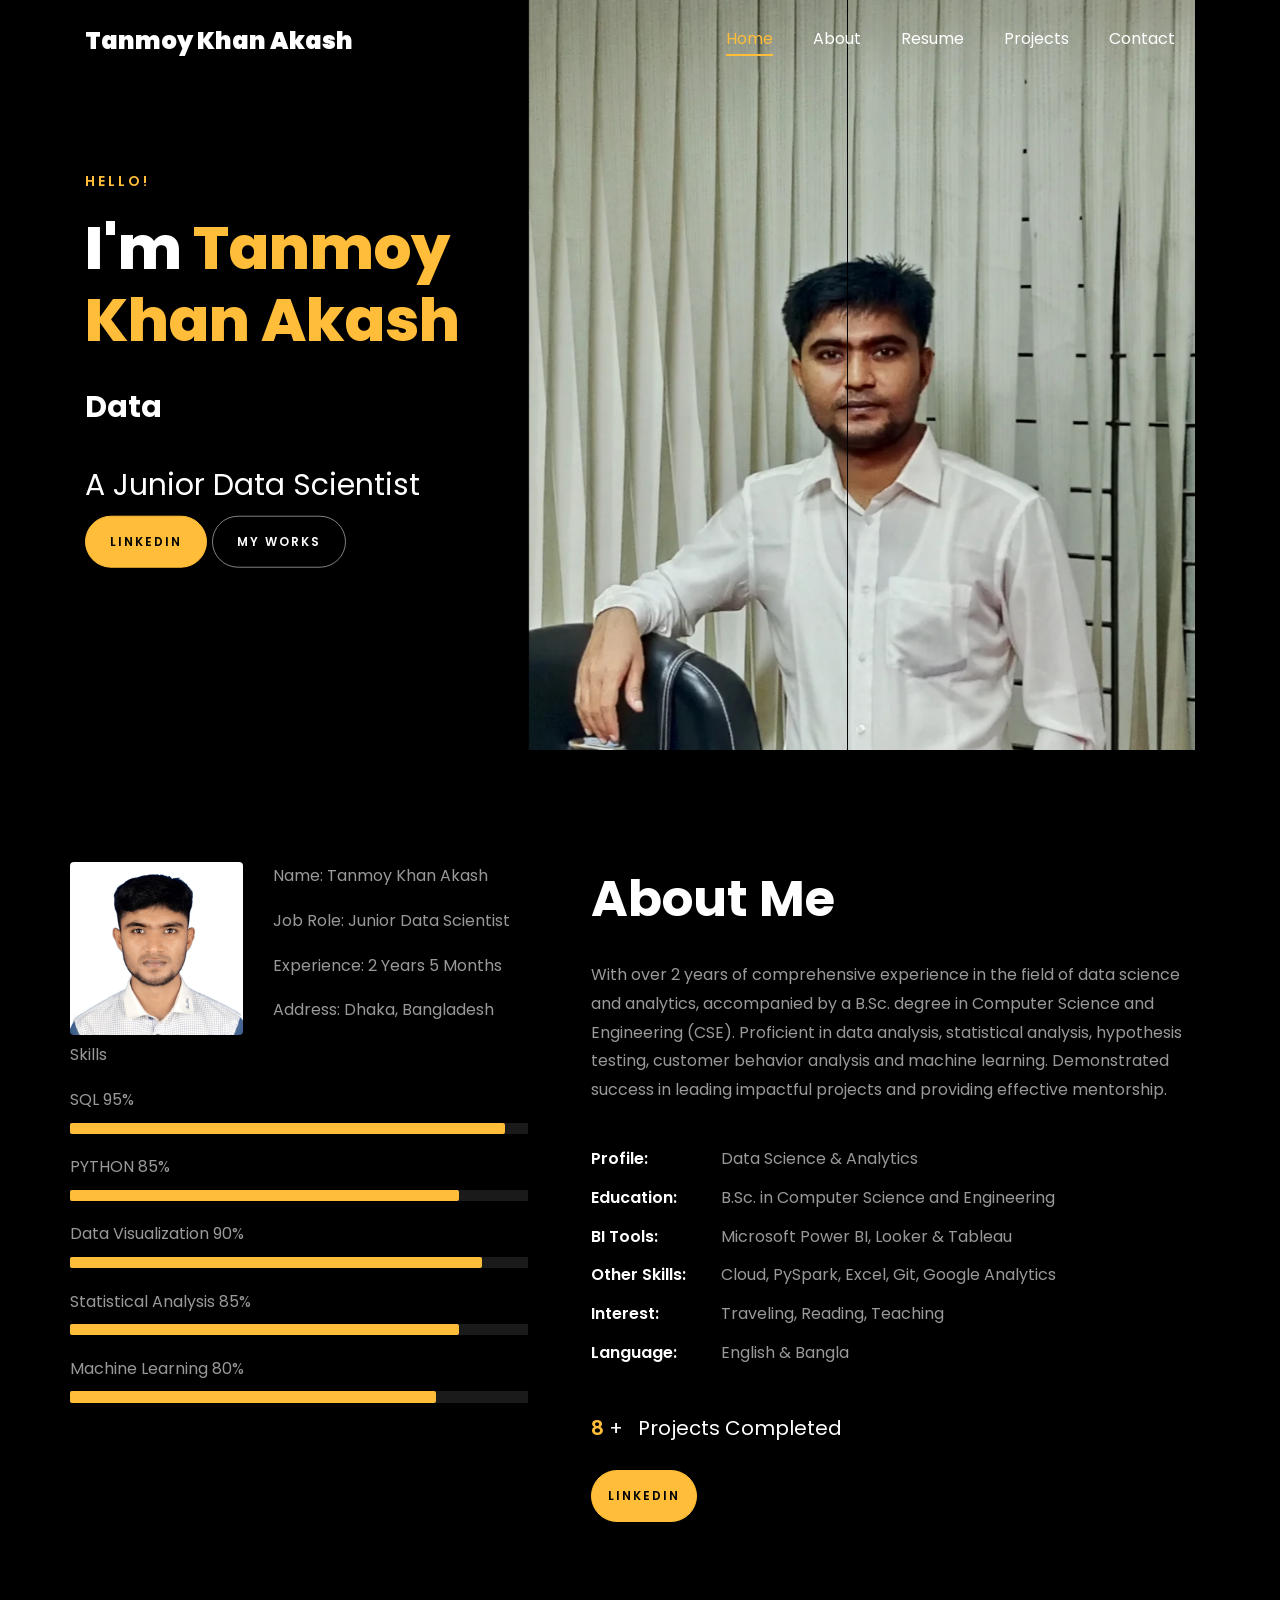
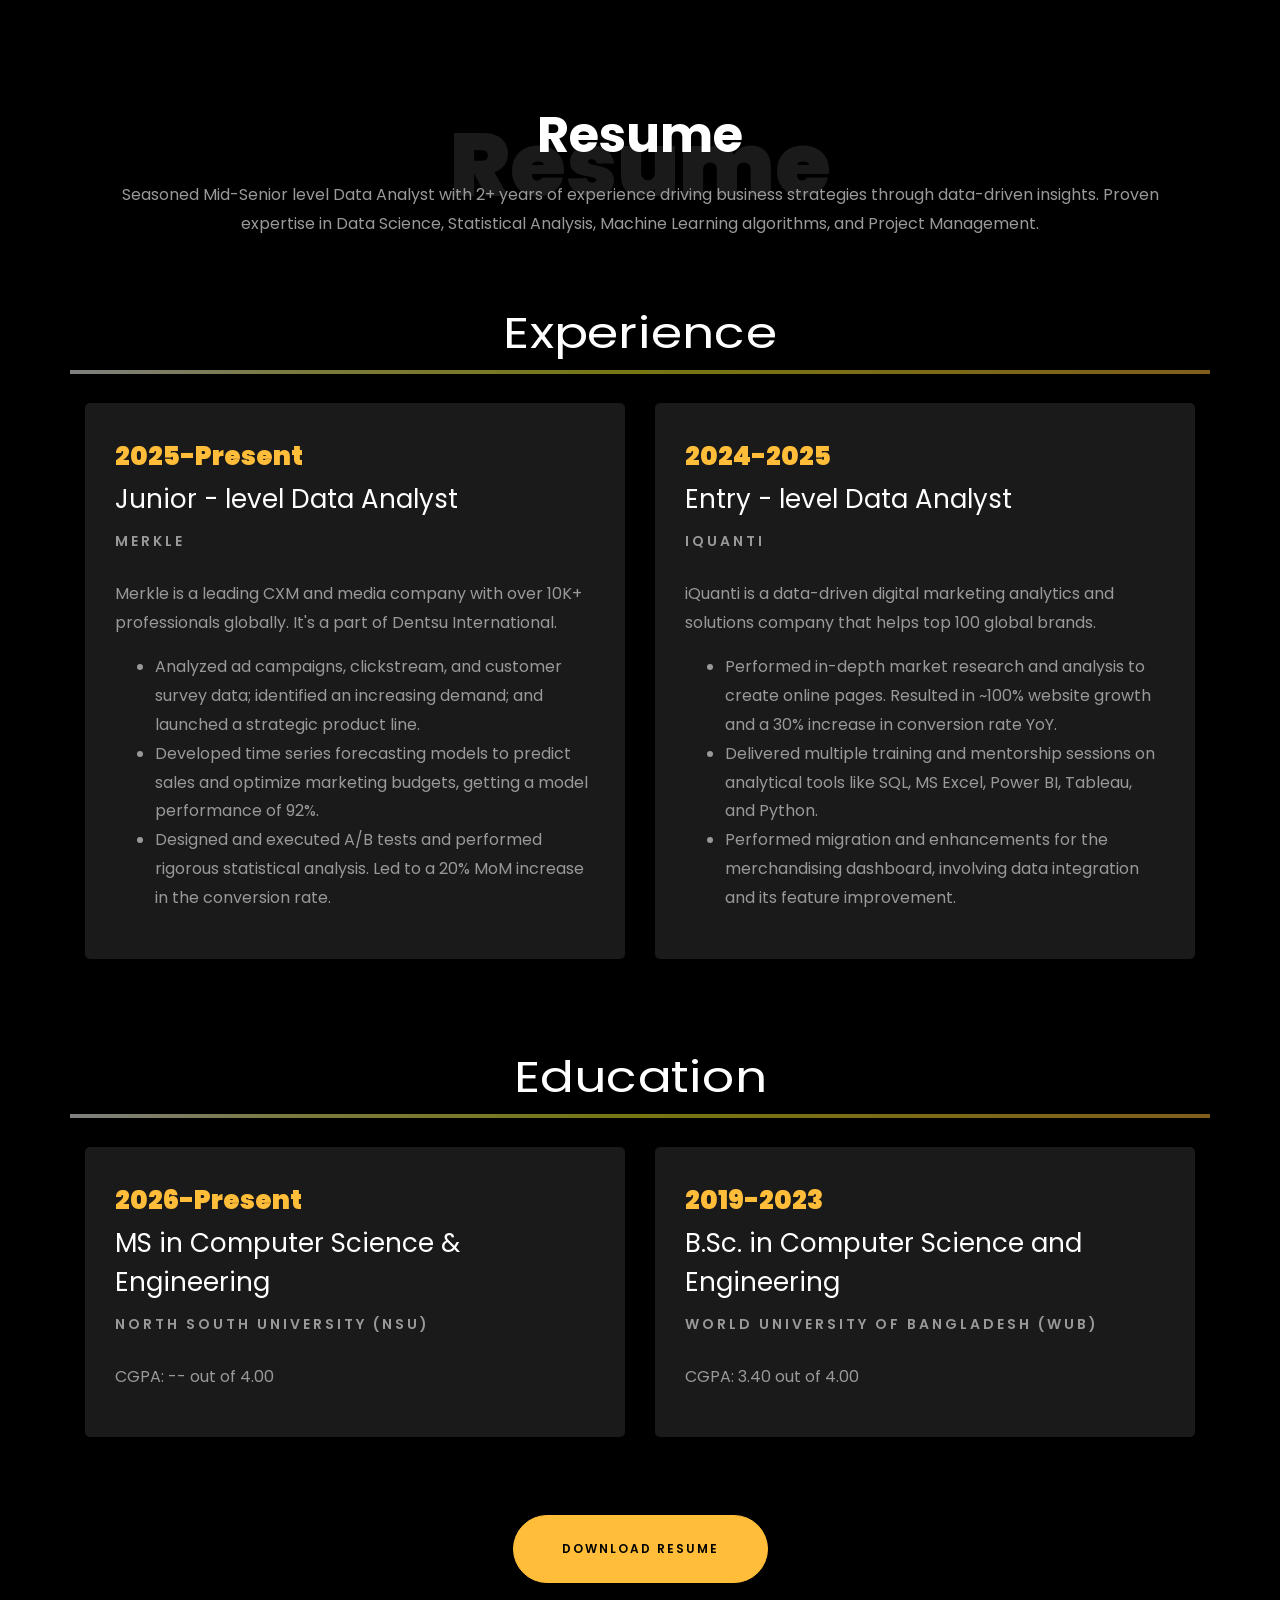
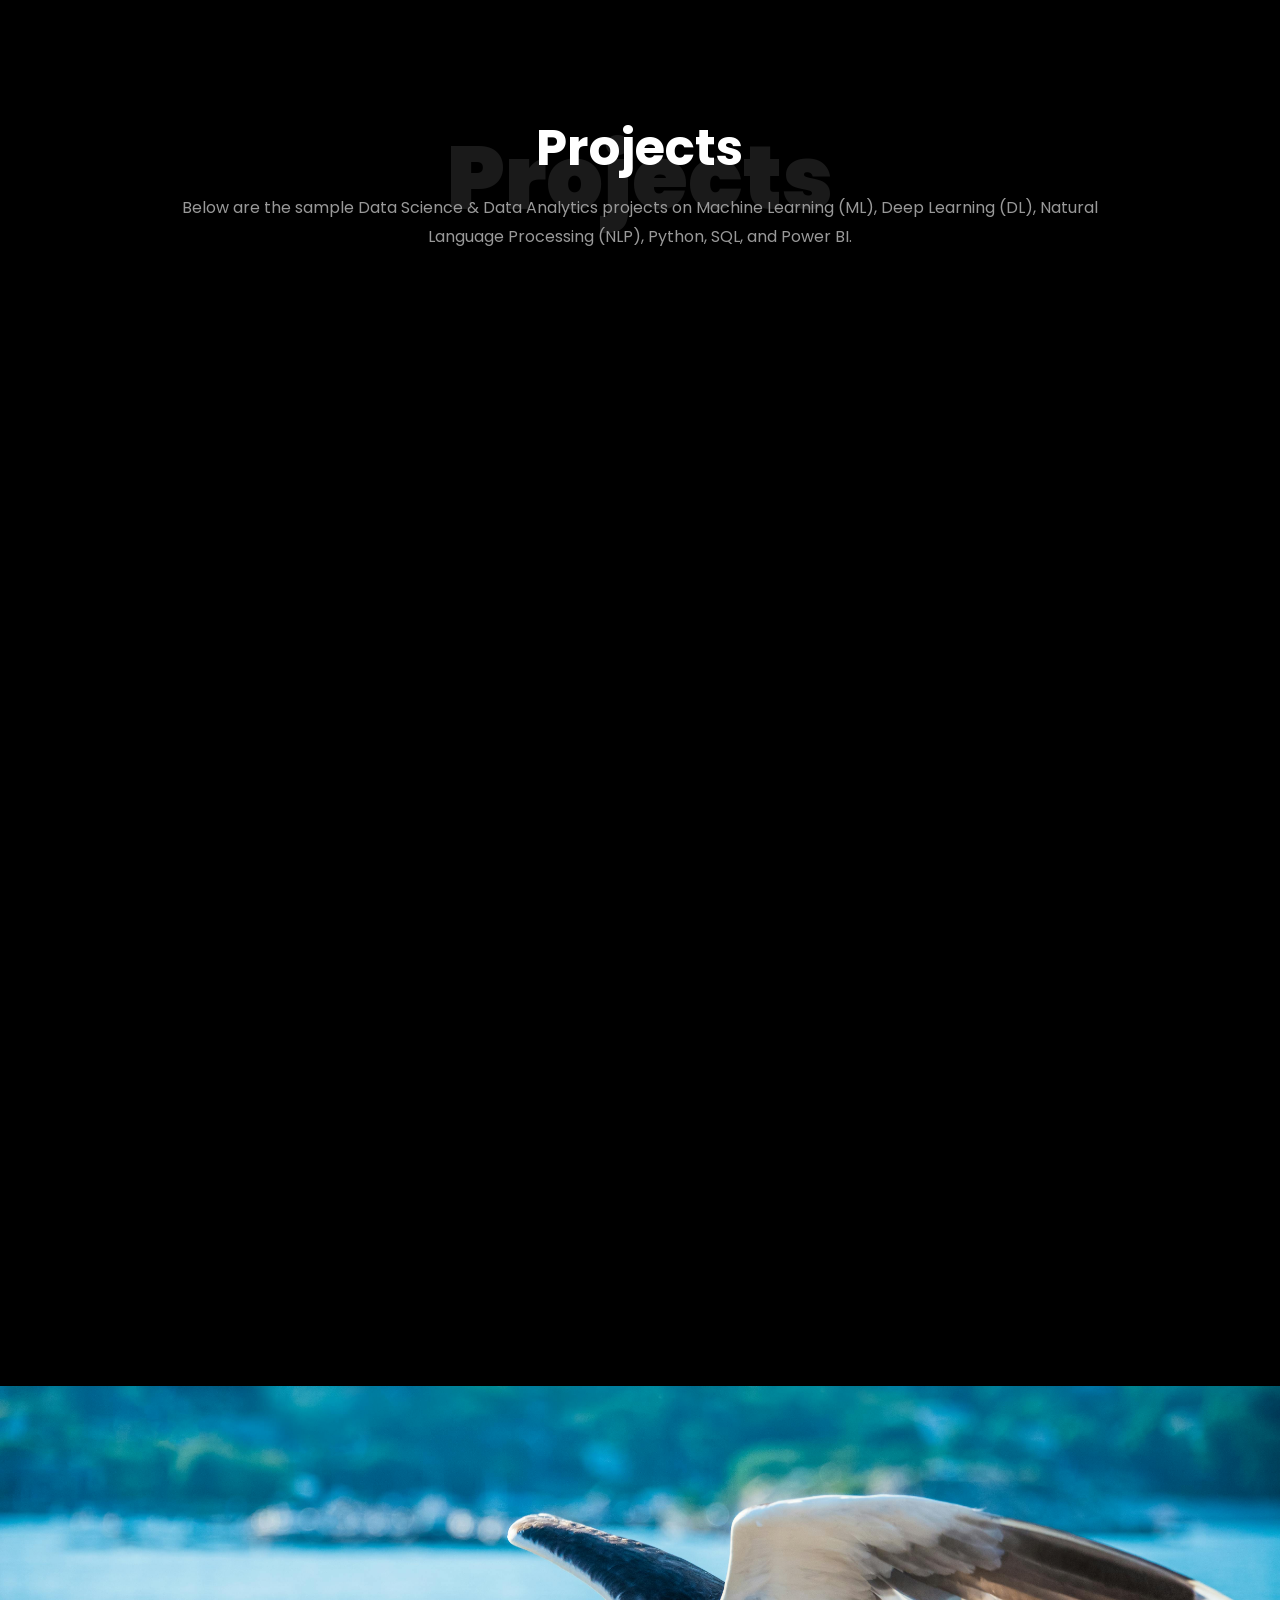
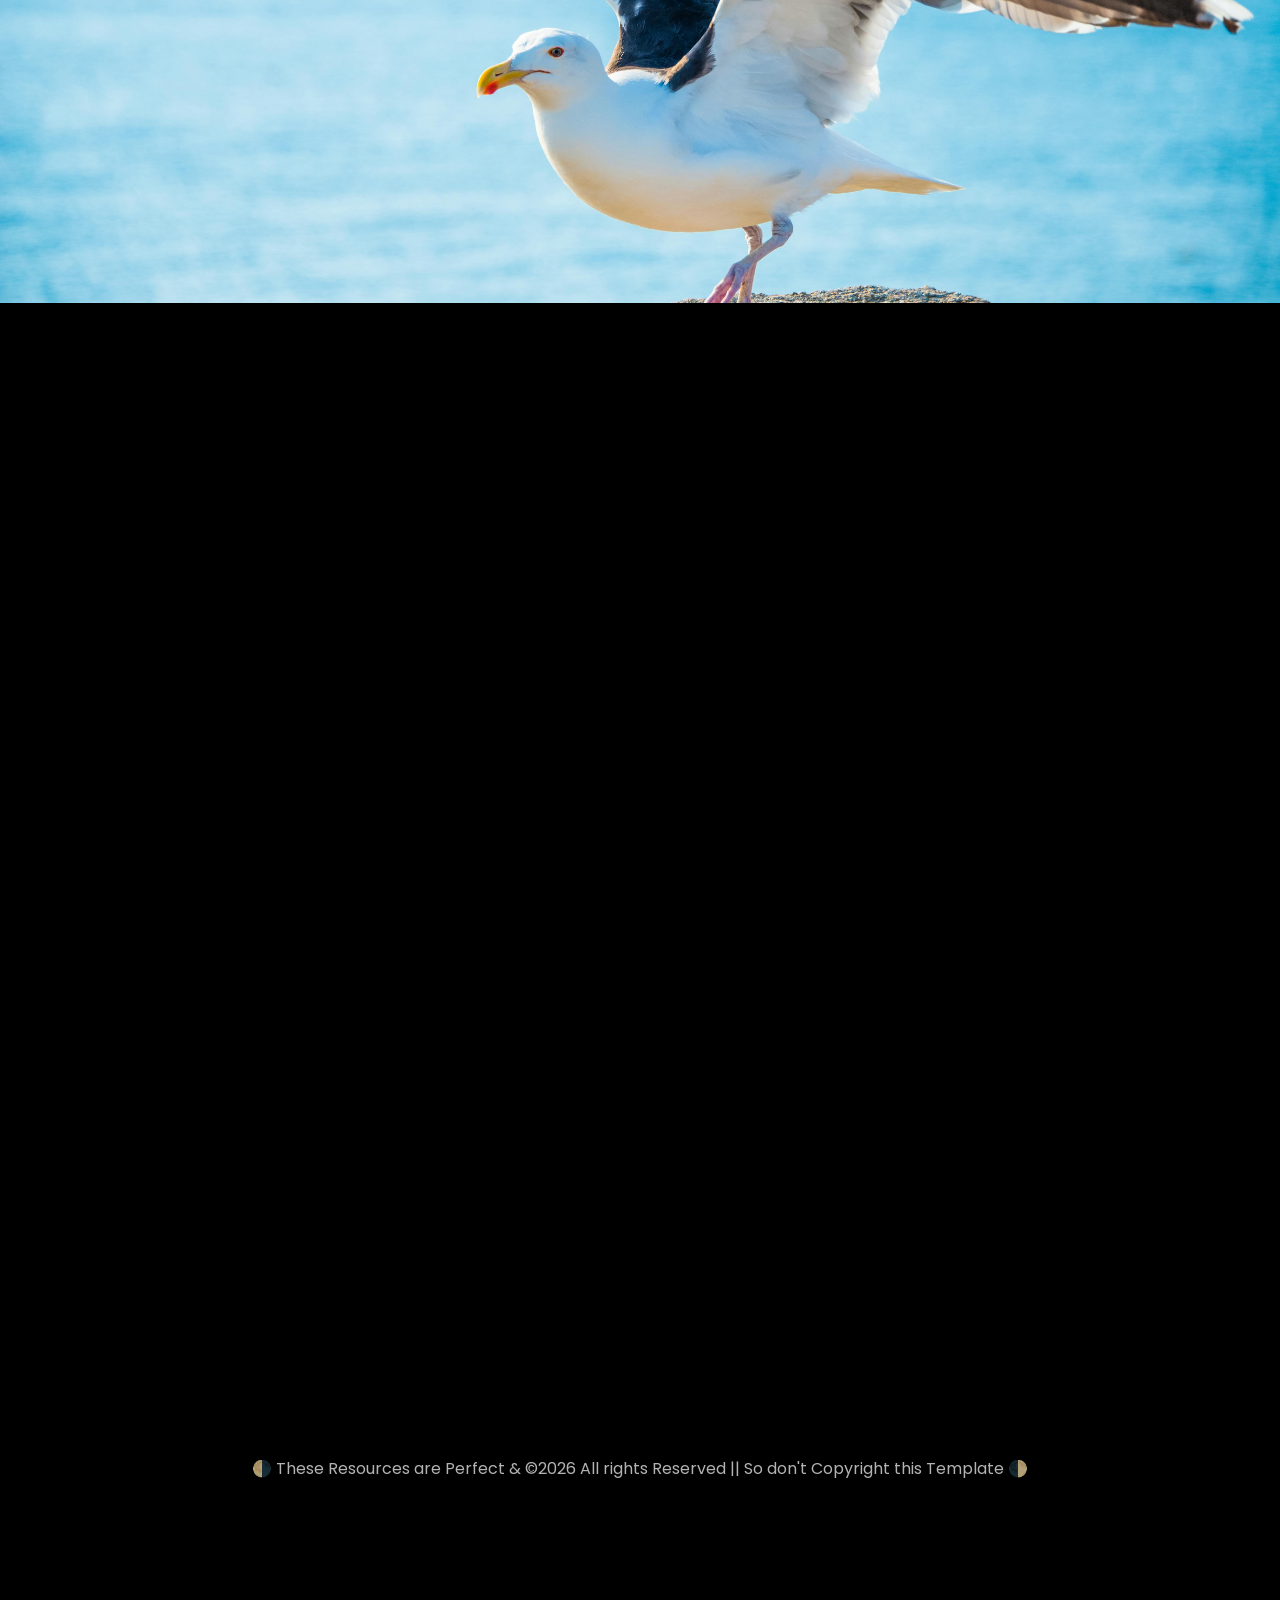
==== Tanmoy_Khan_Akash.html @ 264eecd1 "Add files via upload" ====
<!DOCTYPE html>
<html lang="en">
<head>
	<title>Tanmoy Khan Akash - Portfolio</title>
	<meta charset="utf-8">
	<meta name="viewport" content="width=device-width, initial-scale=1, shrink-to-fit=no">

	<link href="https://fonts.googleapis.com/css?family=Poppins:100,200,300,400,500,600,700,800,900" rel="stylesheet">

	<link rel="stylesheet" href="css/open-iconic-bootstrap.min.css">
	<link rel="stylesheet" href="css/animate.css">	

	<link rel="stylesheet" href="css/owl.carousel.min.css">
	<link rel="stylesheet" href="css/owl.theme.default.min.css">
	<link rel="stylesheet" href="css/magnific-popup.css">

	<link rel="stylesheet" href="css/aos.css">

	<link rel="stylesheet" href="css/ionicons.min.css">

	<link rel="stylesheet" href="css/flaticon.css">
	<link rel="stylesheet" href="css/icomoon.css">
	<link rel="stylesheet" href="css/style.css">


	<style>
		
		.about-mf .box-shadow-full {
			padding-top: 4rem;
			padding-bottom: 4rem;
		}

		.about-mf .about-img {
			margin-bottom: 2rem;
		}

		.about-mf .about-img img {
			margin-left: 10px;
		}

		.skill-mf .progress {
			/* background-color: #cde1f8; */
			margin: .5rem 0 1.2rem 0;
			border-radius: 0;
			height: .7rem;
		}

		.skill-mf .progress .progress-bar {
			height: .7rem;
			background-color: #ffbd39;
		}

		/* Animation styles */
		#typing-animation {
			position: relative;
			font-size: 30px;
			font-weight: bold;
			color: rgb(255, 255, 255);
			overflow: hidden;
			white-space: nowrap;
			animation: typing 3s steps(20, end) infinite;
		}

		#typing-animation:before {
			content: "";
			/* position: absolute; */
			top: 0;
			left: 0;
			width: 0;
			height: 100%;
			background-color: #ccc;
			animation: typing-cursor 0.5s ease-in-out infinite;
		}

		@keyframes typing {
			from {
			width: 0;
			}
			to {
			width: 100%;
			}
		}

		@keyframes typing-cursor {
			from {
			width: 5px;
			}
			to {
			width: 0;
			}
		}

		/* project image zoom effect */
		.zoom-effect {
			overflow: hidden;
			transition: transform 0.3s ease-out;
		}

		.zoom-effect:hover {
			transform: scale(1.1);
		}

	</style>

</head>





<body data-spy="scroll" data-target=".site-navbar-target" data-offset="300">
	
    <nav class="navbar navbar-expand-lg navbar-dark ftco_navbar ftco-navbar-light site-navbar-target" id="ftco-navbar">
		<div class="container">
			<a class="navbar-brand" href="index.html">Tanmoy Khan Akash</a>
			<button class="navbar-toggler js-fh5co-nav-toggle fh5co-nav-toggle" type="button" data-toggle="collapse" data-target="#ftco-nav" aria-controls="ftco-nav" aria-expanded="false" aria-label="Toggle navigation">
				<span class="oi oi-menu"></span> Menu
			</button>

			<div class="collapse navbar-collapse" id="ftco-nav">
				<ul class="navbar-nav nav ml-auto">
					<li class="nav-item"><a href="#home-section" class="nav-link"><span>Home</span></a></li>
					<li class="nav-item"><a href="#about-section" class="nav-link"><span>About</span></a></li>
					<li class="nav-item"><a href="#resume-section" class="nav-link"><span>Resume</span></a></li>
					<li class="nav-item"><a href="#project-section" class="nav-link"><span>Projects</span></a></li>
					<li class="nav-item"><a href="#contact-section" class="nav-link"><span>Contact</span></a></li>
				</ul>
			</div>
		</div>
	</nav>


	<section id="home-section" class="hero">
		<div class="home-slider  owl-carousel">
			<div class="slider-item ">
				<div class="overlay"></div>
				<div class="container">
					<div class="row d-md-flex no-gutters slider-text align-items-end justify-content-end" data-scrollax-parent="true">
						<div class="one-third js-fullheight order-md-last img" style="background-image:url(images/tka_1.png);">
							<div class="overlay"></div>
						</div>

						<div class="one-forth d-flex  align-items-center ftco-animate" data-scrollax=" properties: { translateY: '70%' }"> 
							<div class="text">
								<span class="subheading">Hello!</span>
								<h1 class="mb-4 mt-3">I'm <span>Tanmoy Khan Akash</span></h1>

								<!-- Element to contain animated typing -->
								<span id="typing-animation"></span>

								<script>
									// Initialize the typing animation
									const typingAnimationElement = document.getElementById('typing-animation');

									// Create an array of typing text
									const typingTexts = [
									'Data Scientist  ',
									'Data Analyst ',
									'Data Engineer  ',
									];

									// Create a function to display the typing animation for a given text
									function playTypingAnimation(text) {
										// Loop through each character and add it to the element
										for (let i = 0; i < text.length; i++) {
											setTimeout(() => {
											typingAnimationElement.textContent += text[i];
											}, i * 200); // Increase the delay to slow down the typing animation
										}

										// Once the animation is complete, reset the text and start over
										setTimeout(() => {
											typingAnimationElement.textContent = '';
											playTypingAnimation(typingTexts[(typingTexts.indexOf(text) + 1) % typingTexts.length]);
										}, text.length * 200);
									}

									// Start the typing animation loop
									playTypingAnimation(typingTexts[0]);
								</script>

								<br>
								<br>
								<h2>A Junior Data Scientist</h2>
								<!-- <h2 class="d-flex" style="margin-bottom: 0">With over 5 years of experience</h2> -->
								<!-- <br> -->
								<p><a href="https://www.linkedin.com/in/tanmoy-khan-akash" class="btn btn-primary py-3 px-4">LinkedIn</a> 
								<a href="https://github.com/tanmoy-khan-akash" class="btn btn-white btn-outline-white py-3 px-4">My works</a></p>
							</div>
						</div>
					</div>
				</div>
			</div>
		</div>
    </section>



    <section class="ftco-about img ftco-section ftco-no-pb" id="about-section">	
		<div class="container">
			<div class="row">
				<div class="row d-flex align-items-stretch">
					<!-- <div class="row d-flex"> -->
					<div class="col-md-6 col-lg-5 d-flex">
						<div class="img-about img d-flex align-items-stretch">
							<div class="overlay">
								<div class="row">
									<div class="col-sm-6 col-md-5">
										<div class="about-img">
											<img src="images/tka_0.jpg" class="img-fluid rounded b-shadow-a" alt="">
										</div>
									</div>
									<!-- Details next to profile image -->
									<div class="col-sm-6 col-md-7">
										<div class="about-info">
											<p><span class="title-s">Name: </span> <span>Tanmoy Khan Akash</span></p>
											<p><span class="title-s">Job Role: </span> <span>Junior Data Scientist</span></p>
											<p><span class="title-s">Experience: </span> <span>2 Years 5 Months</span></p>
											<p><span class="title-s">Address: </span> <span>Dhaka, Bangladesh</span></p>
										</div>
									</div>
								</div>

								<div class="skill-mf">
									<p class="title-s">Skills</p>
									<span>SQL</span> <span class="pull-right">95%</span>
									<div class="progress">
										<div class="progress-bar" role="progressbar" style="width: 95%;" aria-valuenow="95" aria-valuemin="0"
											aria-valuemax="100"></div>
									</div>

									<span>PYTHON</span> <span class="pull-right">85%</span>
									<div class="progress">
										<div class="progress-bar" role="progressbar" style="width: 85%" aria-valuenow="85" aria-valuemin="0"
											aria-valuemax="100"></div>
									</div>

									<span>Data Visualization</span> <span class="pull-right">90%</span>
									<div class="progress">
										<div class="progress-bar" role="progressbar" style="width: 90%" aria-valuenow="90" aria-valuemin="0"
											aria-valuemax="100"></div>
									</div>

									<span>Statistical Analysis</span> <span class="pull-right">85%</span>
									<div class="progress">
										<div class="progress-bar" role="progressbar" style="width: 85%" aria-valuenow="85" aria-valuemin="0"
											aria-valuemax="100"></div>
									</div>

									<span>Machine Learning</span> <span class="pull-right">80%</span>
									<div class="progress">
										<div class="progress-bar" role="progressbar" style="width: 80%" aria-valuenow="80" aria-valuemin="0"
											aria-valuemax="100"></div>
									</div>
								</div>
							</div>
						</div>
					</div>

					<div class="col-md-6 col-lg-7 pl-lg-5 pb-5">
						<div class="row justify-content-start pb-3">
							<div class="col-md-12 heading-section ftco-animate">
								
								<!--<h1 class="big">About</h1>-->
								<h2 class="mb-4">About Me</h2>

								<p>With over 2 years of comprehensive experience in the field of data science and analytics, accompanied by a B.Sc. degree in Computer Science and Engineering (CSE). 
									Proficient in data analysis, statistical analysis, hypothesis testing, customer behavior analysis and machine learning. 
									Demonstrated success in leading impactful projects and providing effective mentorship.</p>
								<ul class="about-info mt-4 px-md-0 px-2">
									<li class="d-flex"><span>Profile:</span> <span>Data Science &amp; Analytics</span></li>
									<li class="d-flex"><span>Education:</span> <span>B.Sc. in Computer Science and Engineering</span></li>
									<li class="d-flex"><span>BI Tools:</span> <span>Microsoft Power BI, Looker &amp; Tableau</span></li>
									<li class="d-flex"><span>Other Skills:</span> <span>Cloud, PySpark, Excel, Git, Google Analytics</span></li>
									<li class="d-flex"><span>Interest:</span> <span>Traveling, Reading, Teaching</span></li>
									<li class="d-flex"><span>Language:</span> <span>English & Bangla</span></li>
									
								</ul>
							</div>
						</div>

						<div class="counter-wrap ftco-animate d-flex mt-md-3">
							<div class="text">
								<p class="mb-4">
									<span class="number" data-number="10">0</span> <span>+</span>
									<span>&nbsp; Projects Completed</span>
								</p>
								<p><a href="https://www.linkedin.com/in/tanmoy-khan-akash" class="btn btn-primary py-3 px-3">LinkedIn</a></p>
							</div>
						</div>
					</div>
				</div>
			</div>
		</div>
    </section>



    <section class="ftco-section ftco-no-pb" id="resume-section">
		<div class="container">
			<div class="row justify-content-center pb-5">
				<div class="col-md-12 heading-section text-center ftco-animate">
					<h1 class="big big-2">Resume</h1>
					<h2 class="mb-2">Resume</h2>
					<p>Seasoned Mid-Senior level Data Analyst with 2+ years of experience driving business strategies through data-driven insights. 
						Proven expertise in Data Science, Statistical Analysis, Machine Learning algorithms, and Project Management.</p>
				</div>
			</div>

			<div class="row">
				<h1 class="big-4">Experience</h1>
				<div class="underline"></div>
			</div>
			<br>

			<div class="row">
				<div class="col-md-6">
					<div class="resume-wrap ftco-animate">
						<span class="date">2025-Present</span>
						<h2>Junior - level Data Analyst</h2>
						<span class="position">Merkle</span>
						<p class="mt-4">Merkle is a leading CXM and media company with over 10K+ professionals globally. It's a part of Dentsu International.
							<ul>
								<li>Analyzed ad campaigns, clickstream, and customer survey data; identified an increasing demand; and launched a strategic product line.</li>
								<li>Developed time series forecasting models to predict sales and optimize marketing budgets, getting a model performance of 92%.</li>
								<li>Designed and executed A/B tests and performed rigorous statistical analysis. Led to a 20% MoM increase in the conversion rate.</li>
							</ul>
						</p>
					</div>
				</div>

				<div class="col-md-6">
					<div class="resume-wrap ftco-animate">
						<span class="date">2024-2025</span>
						<h2>Entry - level Data Analyst</h2>
						<span class="position">iQuanti</span>
						<p class="mt-4">iQuanti is a data-driven digital marketing analytics and solutions company that helps top 100 global brands. 
							<ul>
								<li>Performed in-depth market research and analysis to create online pages. Resulted in ~100% website growth and a 30% increase in conversion rate YoY.</li>
								<li>Delivered multiple training and mentorship sessions on analytical tools like SQL, MS Excel, Power BI, Tableau, and Python.</li>
								<li>Performed migration and enhancements for the merchandising dashboard, involving data integration and its feature improvement.</li>
							</ul>
						</p>
					</div>
				</div>
			</div>

			<br>
			<br>
			<div class="row">
				<h1 class="big-4">Education</h1>
				<div class="underline"></div>
			</div>
			<br>

			<div class="row">
				<div class="col-md-6">
					<div class="resume-wrap ftco-animate">
						<span class="date">2026-Present</span>
						<h2>MS in Computer Science & Engineering</h2>
						<span class="position">North South University (NSU)</span>
						<p class="mt-4">CGPA: -- out of 4.00</p>
					</div>
				</div>
				
				<div class="col-md-6">
					<div class="resume-wrap ftco-animate">
						<span class="date">2019-2023</span>
						<h2>B.Sc. in Computer Science and Engineering</h2>
						<span class="position">World University of Bangladesh (WUB)</span>
						<p class="mt-4">CGPA: 3.40 out of 4.00</p>
					</div>
				</div>
			</div>

			<div class="row justify-content-center mt-5">
				<div class="col-md-6 text-center ftco-animate">
					<p><a href="https://github.com/tanmoy-khan-akash/Tanmoy-Khan-Akash-Resume/blob/main/Tanmoy%20Khan%20Akash%20-%20(Resume).pages.pdf" class="btn btn-primary py-4 px-5">Download Resume</a></p>
				</div>
			</div>
		</div>
    </section>



    <section class="ftco-section" id="project-section">
		<div class="container">
			<div class="row justify-content-center mb-5 pb-5">
				<div class="col-md-10 heading-section text-center ftco-animate">
					<h1 class="big big-2">Projects</h1>
					<h2 class="mb-2">Projects</h2>
					<p>Below are the sample Data Science & Data Analytics projects on Machine Learning (ML), Deep Learning (DL), Natural Language Processing (NLP), Python, SQL, and Power BI.</p>
				</div>
			</div>

			<div class="row d-flex">
				<div class="col-md-4 d-flex ftco-animate">
					<div class="blog-entry justify-content-end">
						<a href="https://github.com/tanmoy-khan-akash/Phishing_Website_Detection_Using_NLP_and_DL" class="block-20 zoom-effect" style="background-image: url('images/phishing.png');">
						</a>
						<div class="text mt-3 float-right d-block">
							<h3 class="heading"><a href="https://github.com/tanmoy-khan-akash/Phishing_Website_Detection_Using_NLP_and_DL">Phishing Website Detection Using NLP and DL</a></h3>
							<p>Exploratory data analysis was conducted using NLP and deep learning models to prevent dangerous URLs or links and improve the online experience.</p>
						</div>
					</div>
				</div>

				<div class="col-md-4 d-flex ftco-animate">
					<div class="blog-entry justify-content-end">
						<a href="https://github.com/tanmoy-khan-akash/Music_Store_Analysis_with_SQL" class="block-20 zoom-effect" style="background-image: url('images/proj_1.jpg');">
						</a>
						<div class="text mt-3 float-right d-block">
							<h3 class="heading"><a href="https://github.com/tanmoy-khan-akash/Music_Store_Analysis_with_SQL">Digital Music Store Data Analysis using SQL</a></h3>
							<p>Analyzed music store data using advanced SQL queries to identify gaps and increase business growth.</p>
						</div>
					</div>
				</div>

				<!-- added justify-content-center to center align the last two projects -->
				<div class="col-md-4 d-flex ftco-animate">
					<div class="blog-entry justify-content-end">
						<a href="https://github.com/tanmoy-khan-akash/Sales_Forecasting" class="block-20 zoom-effect" style="background-image: url('images/proj_4.jpg');">
						</a>
						<div class="text mt-3 float-right d-block">
							<h3 class="heading"><a href="https://github.com/tanmoy-khan-akash/Sales_Forecasting">Sales Forecast - Time Series Forecasting</a></h3>
							<p>Used multiple machine learning models to forecast sales (retail store) and performed time series analysis.</p>
						</div>
					</div>
				</div>

				<div class="col-md-4 d-flex ftco-animate">
					<div class="blog-entry justify-content-end">
						<a href="https://github.com/tanmoy-khan-akash/Customer_Segmentation_for_SBI_Credit_Card_Holders" class="block-20 zoom-effect" style="background-image: url('images/proj_5.jpg');">
						</a>
						<div class="text mt-3 float-right d-block">
							<h3 class="heading"><a href="https://github.com/tanmoy-khan-akash/Customer_Segmentation_for_SBI_Credit_Card_Holders">Customer Segmentation using Clustering Model</a></h3>
							<p>Developed a ML model to give various recommendations of financial products &amp; services on target customer groups.</p>
						</div>
					</div>
				</div>
			</div>
		</div>
    </section>



	<section class="ftco-section ftco-no-pt ftco-no-pb ftco-counter img" id="section-counter">
		<div class="container">
			<div class="row d-md-flex align-items-center">
				<div class="col-md d-flex justify-content-center counter-wrap ftco-animate">
					<div class="block-18">
						<div class="text">
							<strong class="number" data-number="05">0</strong>
							<span>Achievements</span>
						</div>
					</div>
				</div>

				<div class="col-md d-flex justify-content-center counter-wrap ftco-animate">
					<div class="block-18">
						<div class="text">
							<strong class="number" data-number="10">0</strong>
							<span>Projects</span>
						</div>
					</div>
				</div>

				<div class="col-md d-flex justify-content-center counter-wrap ftco-animate">
					<div class="block-18">
						<div class="text">
							<strong class="number" data-number="200">0</strong>
							<span>Mentored Students</span>
						</div>
					</div>
				</div>

				<div class="col-md d-flex justify-content-center counter-wrap ftco-animate">
					<div class="block-18">
						<div class="text">
							<strong class="number" data-number="250">0</strong>
							<span>Cups of coffee</span>
						</div>
					</div>
				</div>
			</div>
		</div>

		<div class="ftco-section ftco-hireme img margin-top" style="background-image: url(images/bird_01.jpg)">
			<!-- <div class="container"> -->
			<div class="row justify-content-center">
				<div class="col-md-7 ftco-animate text-center">
					<h2>More projects on<span> Github  </span> </h2>
					<div class="heading"> <h4> I love to solve business problems &amp; uncover hidden data stories </h4>
						<br>
						<p><a href="https://github.com/tanmoy-khan-akash" class="btn btn-primary py-3 px-5">GitHub</a></p>
					</div>
				</div>
			</div>
			<!-- </div> -->
		</div>
	</section>



    <section class="ftco-section contact-section ftco-no-pb" id="contact-section">
		<div class="container">
			<div class="row justify-content-center mb-5 pb-3">
				<div class="col-md-7 heading-section text-center ftco-animate">
					<h1 class="big big-2">Contact</h1>
					<h2 class="mb-2">Contact Me</h2>
					<p>Below are the details to reach out to me!</p>
				</div>
			</div>

			<div class="row d-flex contact-info mb-5">
				<div class="col-md-6 col-lg-3 d-flex ftco-animate">
					<div class="align-self-stretch box p-4 text-center">
						<div class="icon d-flex align-items-center justify-content-center">
							<span class="icon-map-signs"></span>
						</div>
						<h3 class="mb-4">Address</h3>
						<p>Sector - 03, Uttara, Dhaka, Bangladesh</p>
					</div>
				</div>

				<div class="col-md-6 col-lg-3 d-flex ftco-animate">
					<div class="align-self-stretch box p-4 text-center">
						<div class="icon d-flex align-items-center justify-content-center">
							<span class="icon-phone2"></span>
						</div>
						<h3 class="mb-4">Contact Number</h3>
						<p><a href="tel://+880 16 2386 8786">+880 16 2386 8786</a></p>
					</div>
				</div>

				<div class="col-md-6 col-lg-3 d-flex ftco-animate">
					<div class="align-self-stretch box p-4 text-center">
						<div class="icon d-flex align-items-center justify-content-center">
							<span class="icon-paper-plane"></span>
						</div>
						<h3 class="mb-4">Email Address</h3>
						<p><a href="mailto:info@yoursite.com">tanmoy.khan.akash@gmail.com</a></p>
						<p><a href="mailto:info@yoursite.com">tanmoy.khan.akash@icloud.com</a></p>
					</div>
				</div>

				<div class="col-md-6 col-lg-3 d-flex ftco-animate">
					<div class="align-self-stretch box p-4 text-center">
						<div class="icon d-flex align-items-center justify-content-center">
							<span class="icon-globe"></span>
						</div>
						<h3 class="mb-4">Download Resume</h3>
						<p><a href="https://github.com/tanmoy-khan-akash/Tanmoy-Khan-Akash-Resume/blob/main/Tanmoy%20Khan%20Akash%20-%20(Resume).pages.pdf">Resume Link </a></p>
					</div>
				</div>

				<div class="container">
					<br>
					<br>
					<div class="row justify-content-center">
						<div class="col-md-12 ftco-animate text-center">

							<div class="underline"></div>
							<br>
							<br>
							<h2>Have a<span> Question?  </span> </h2>
							<br>
							</h2><a href="https://forms.gle/5NhtCit6z9UyPxG68" class="btn btn-primary py-3 px-5">Click Here</a> </h2>
							<br>
						</div>
					</div>
					<br>
					<br>

					<ul class="ftco-footer-social list-unstyled d-flex justify-content-center align-items-center mb-0">
						<li class="ftco-animate normal-txt">Find me on </li>
						<li class="ftco-animate"><a href="https://www.linkedin.com/in/tanmoy-khan-akash"><span class="icon-linkedin"></span></a></li> 
						<li class="ftco-animate"><a href="https://www.instagram.com/tanmoy_khan_akash"><span class="icon-instagram"></span></a></li> 
						<li class="ftco-animate"><a href="https://www.facebook.com/tanmoy.khan.akash"><span class="icon-facebook"></span></a></li>
						<li class="ftco-animate"><a href="https://x.com/tanmoy_khan_10"><span class="icon-twitter"></span></a></li>
						<li class="ftco-animate"><a href="https://wa.me/8801623868786"><span class="icon-whatsapp"></span></a></li>
						<li class="ftco-animate"><a href="https://t.me/tanmoy_khan_akash"><span class="icon-telegram"></span></a></li>
					</ul>
				</div>
			</div>
		</div>
	</section>	



<footer class="ftco-footer ftco-section">
		<div class="container">
			<div class="row">
				<div class="col-md-12 text-center">
					<p>🌗 These Resources are Perfect & ©2026 All rights Reserved || So don't Copyright this Template 🌓</p>
				</div>
			</div>
		</div>
	</footer>

	<!-- loader -->
	<div id="ftco-loader" class="show fullscreen"><svg class="circular" width="48px" height="48px"><circle class="path-bg" cx="24" cy="24" r="22" fill="none" stroke-width="4" stroke="#eeeeee"/><circle class="path" cx="24" cy="24" r="22" fill="none" stroke-width="4" stroke-miterlimit="10" stroke="#F96D00"/></svg></div>


	<script src="js/jquery.min.js"></script>
	<script src="js/jquery-migrate-3.0.1.min.js"></script>
	<script src="js/popper.min.js"></script>
	<script src="js/bootstrap.min.js"></script>
	<script src="js/jquery.easing.1.3.js"></script>
	<script src="js/jquery.waypoints.min.js"></script>
	<script src="js/jquery.stellar.min.js"></script>
	<script src="js/owl.carousel.min.js"></script>
	<script src="js/jquery.magnific-popup.min.js"></script>
	<script src="js/aos.js"></script>
	<script src="js/jquery.animateNumber.min.js"></script>
	<script src="js/scrollax.min.js"></script>
	<script src="js/main.js"></script>

</body>
</html>
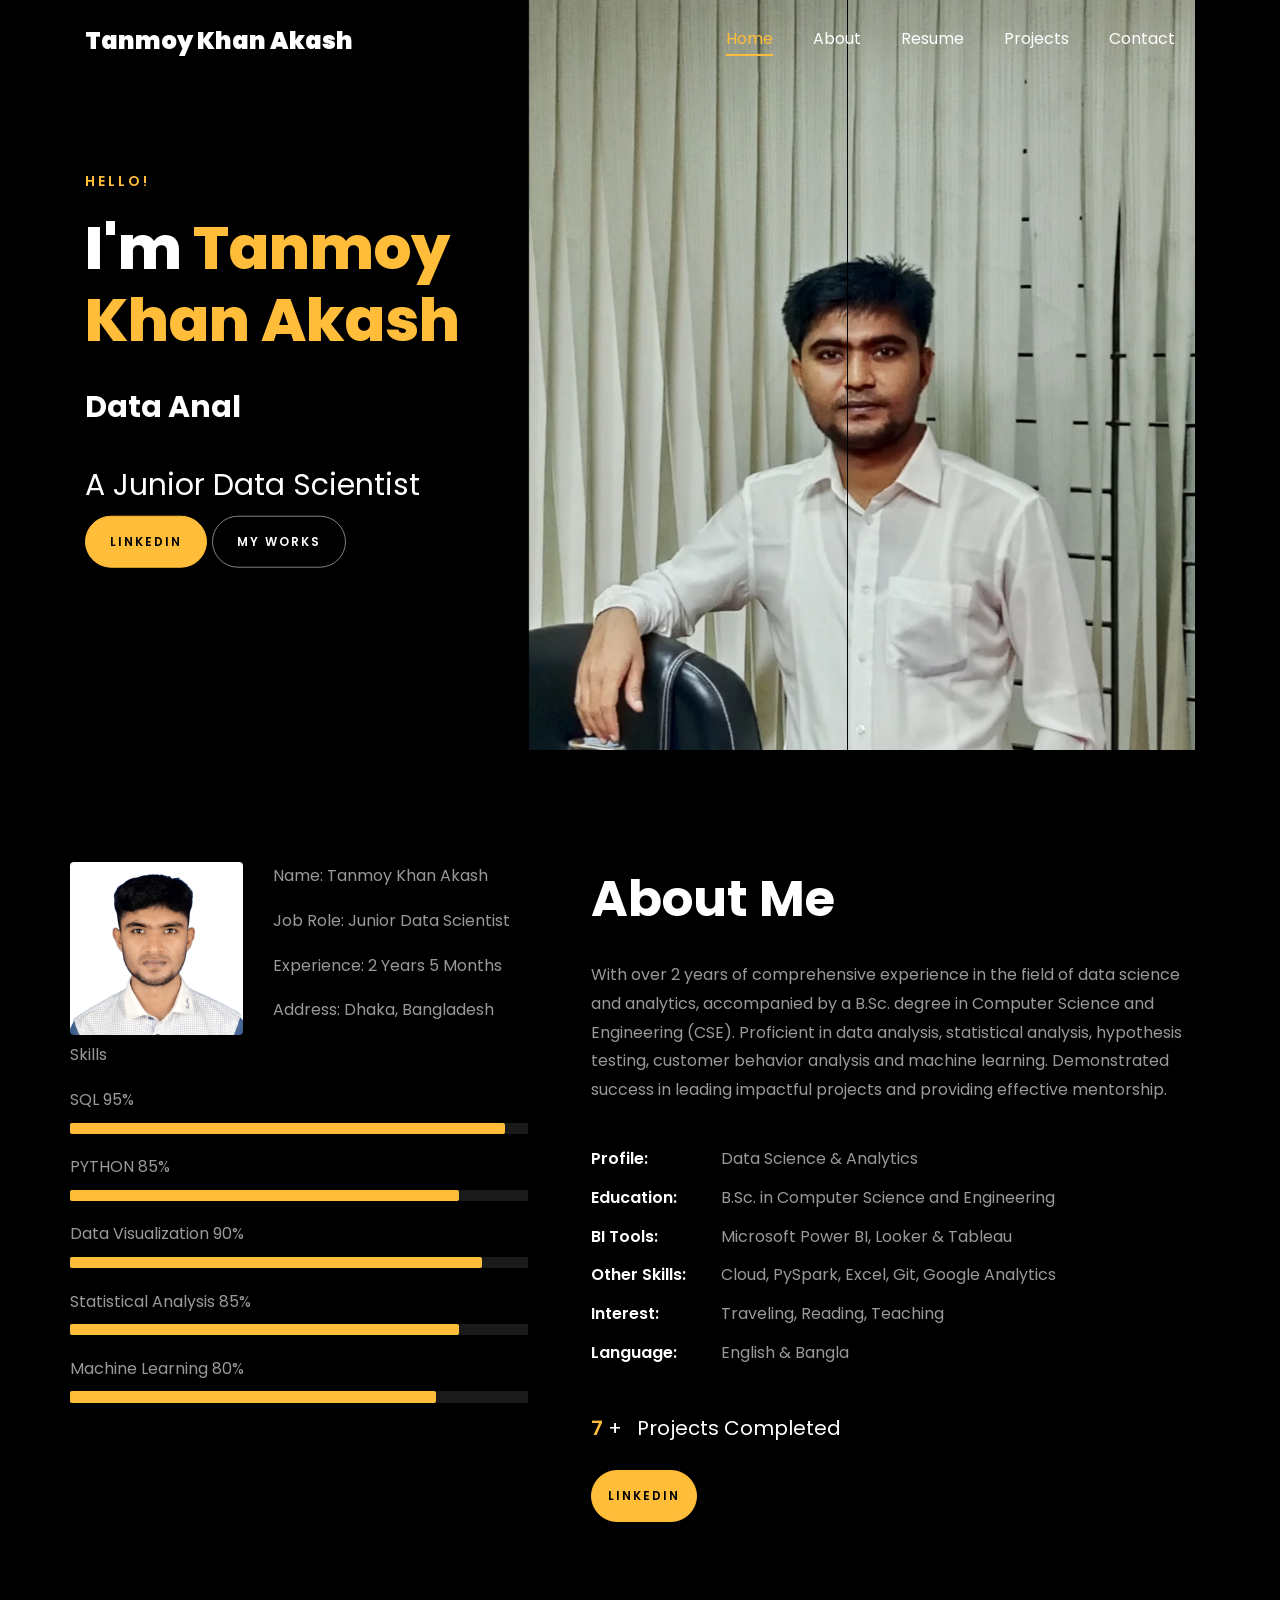
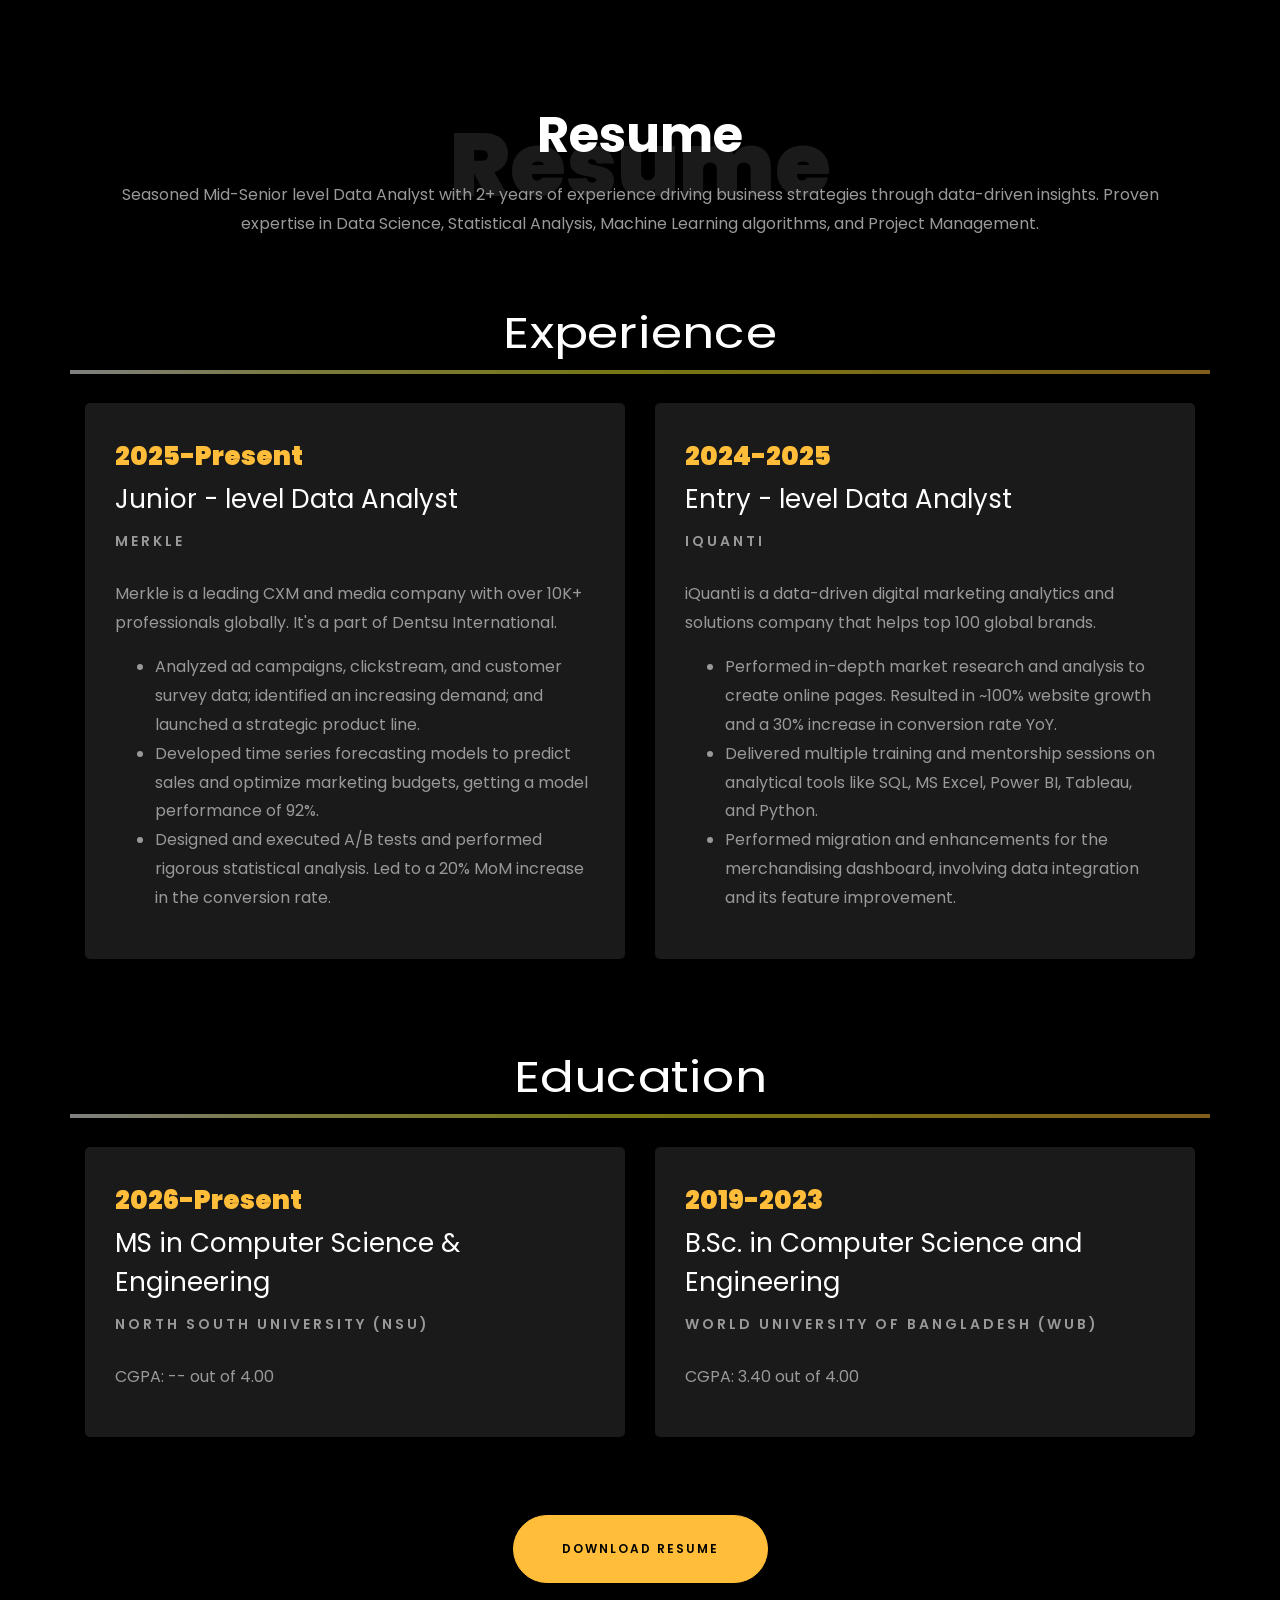
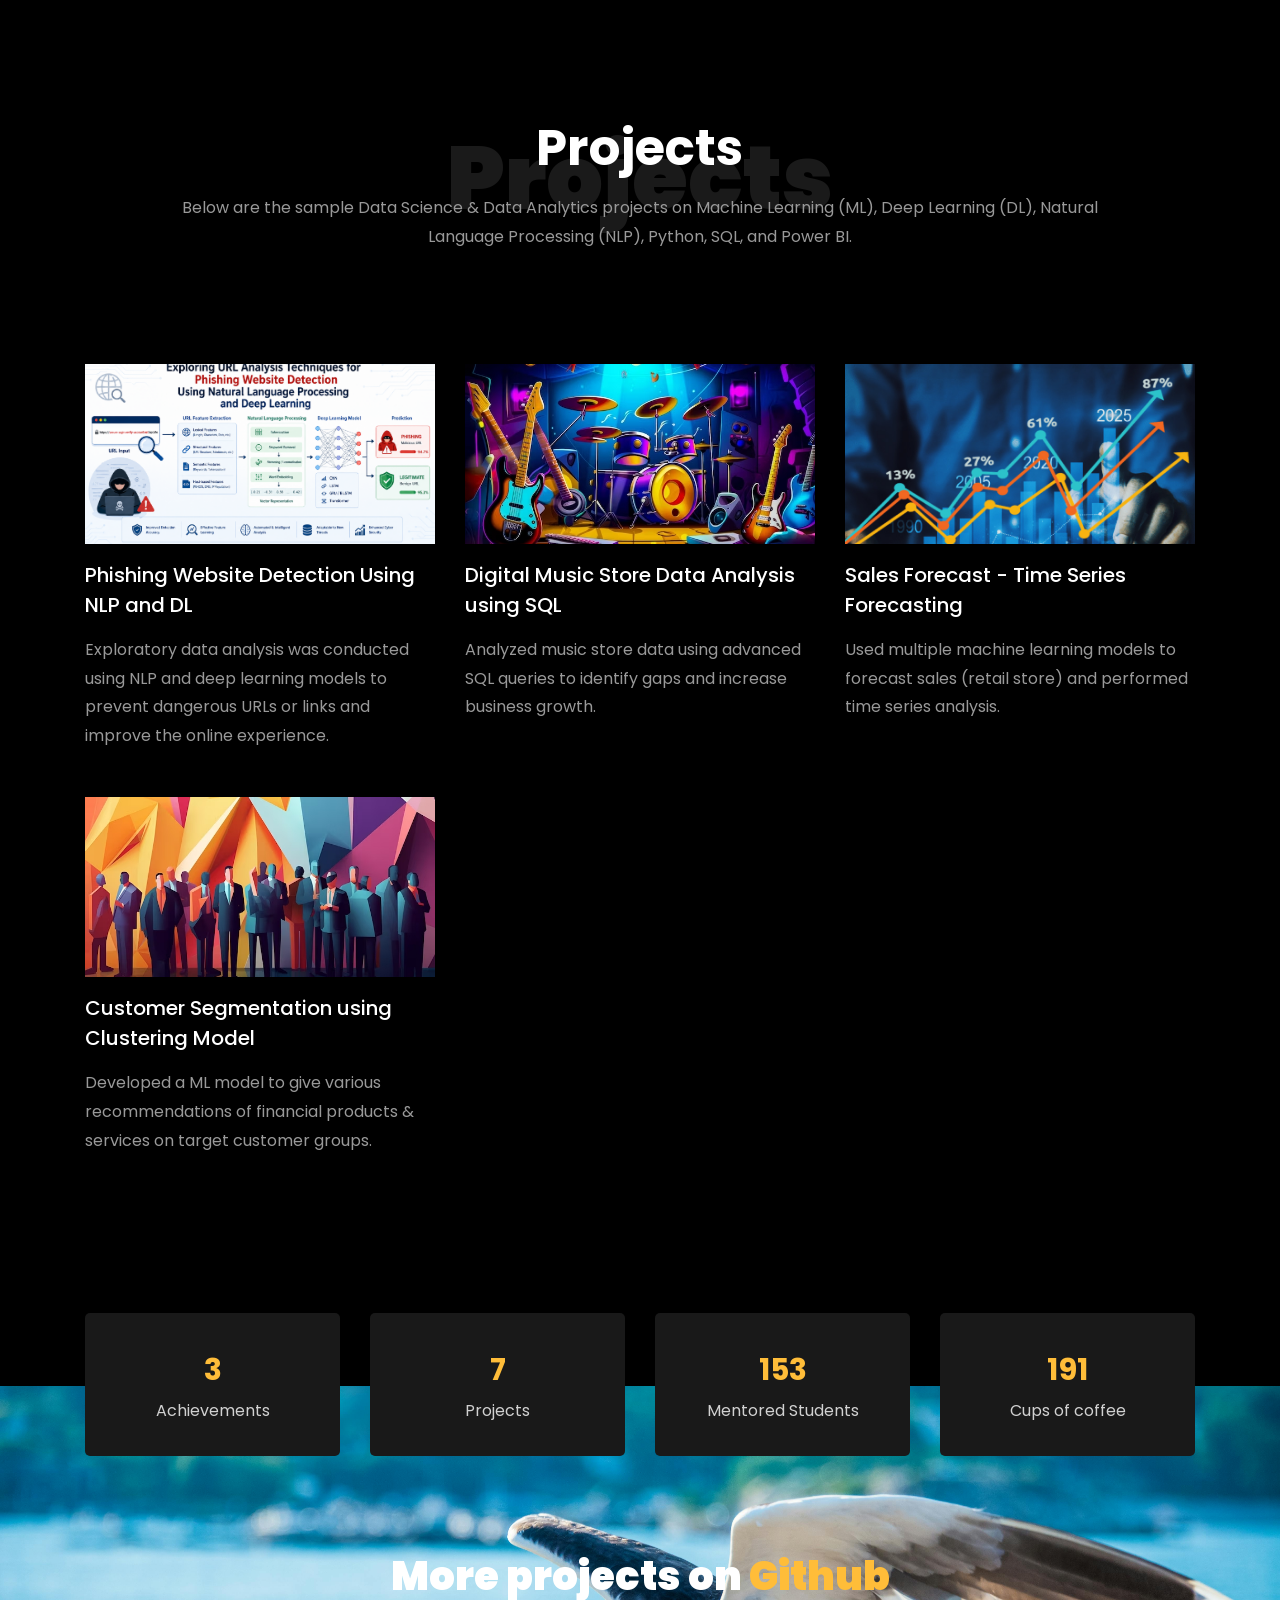
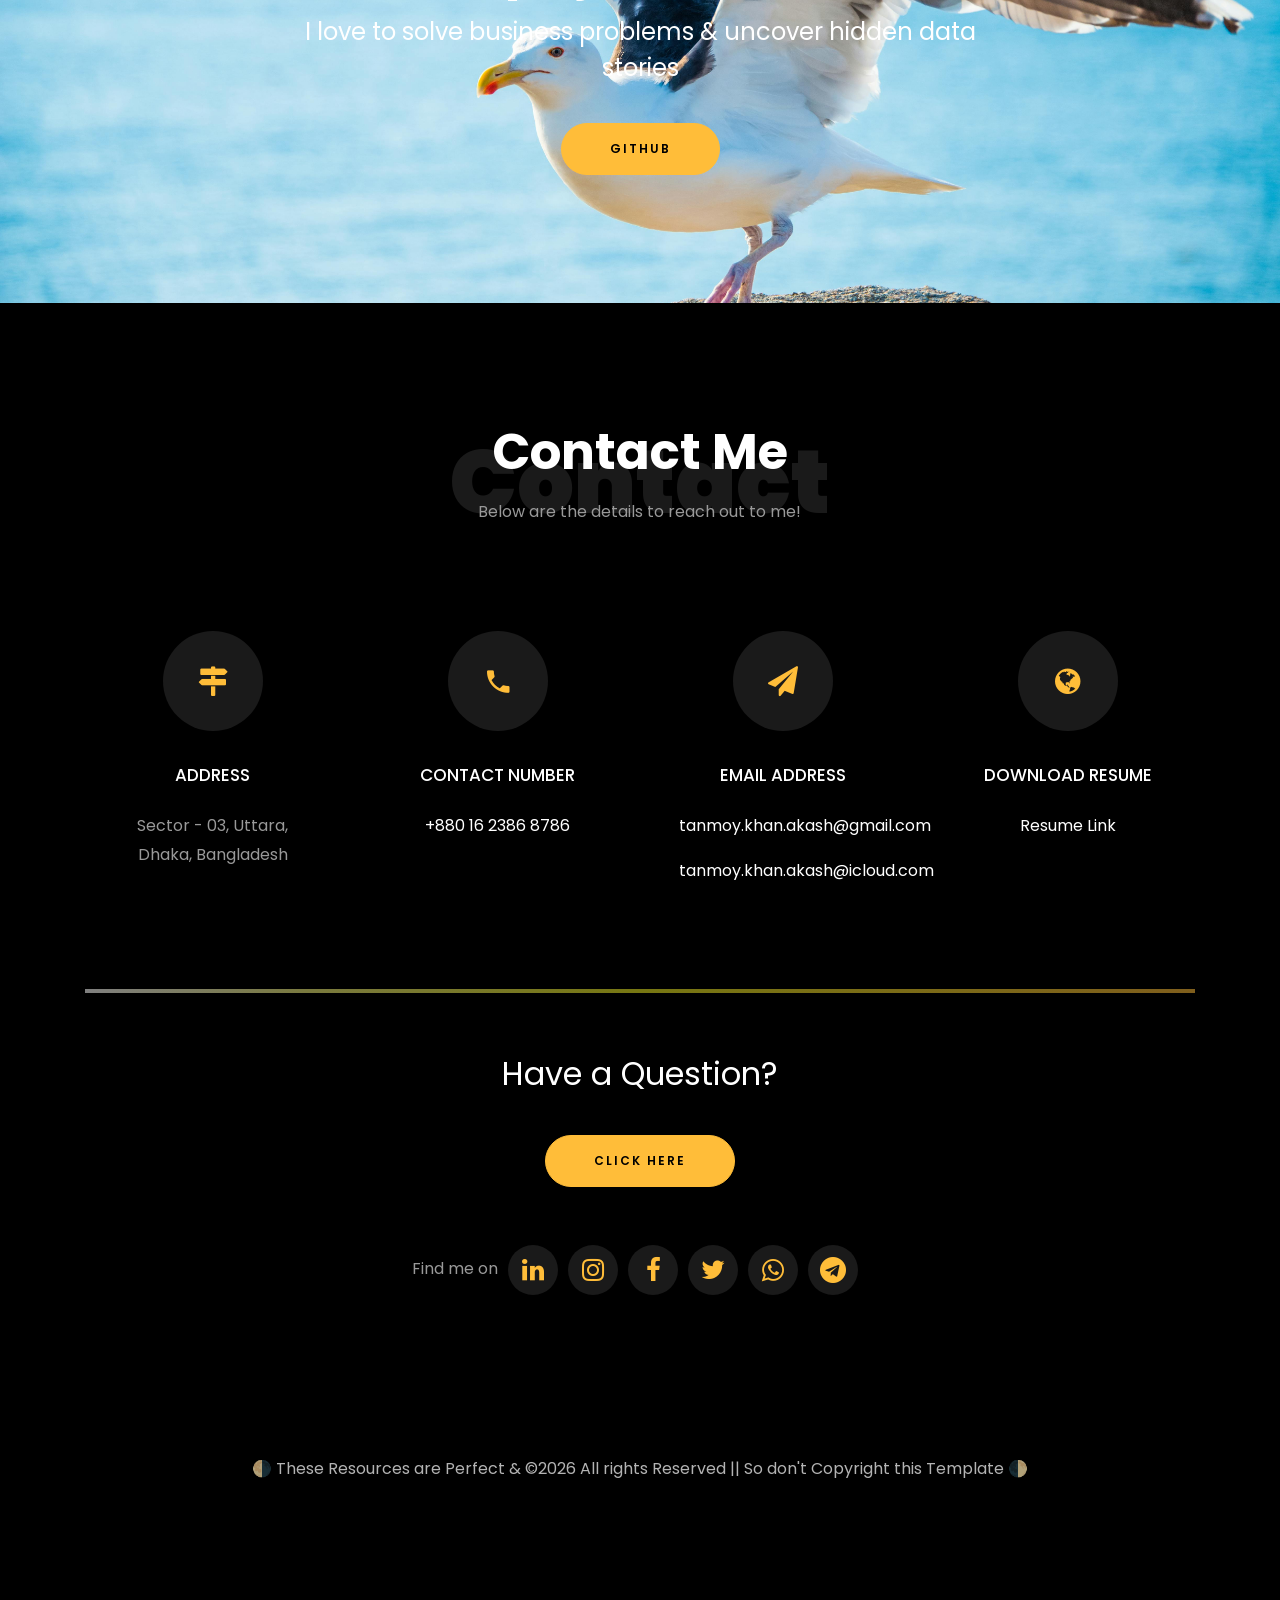
==== commit 5faeba23: "Initial commit" ====
--- a/Tanmoy_Khan_Akash.html
+++ b/Tanmoy_Khan_Akash.html
@@ -618,4 +618,3 @@
 
 </body>
 </html>
-
